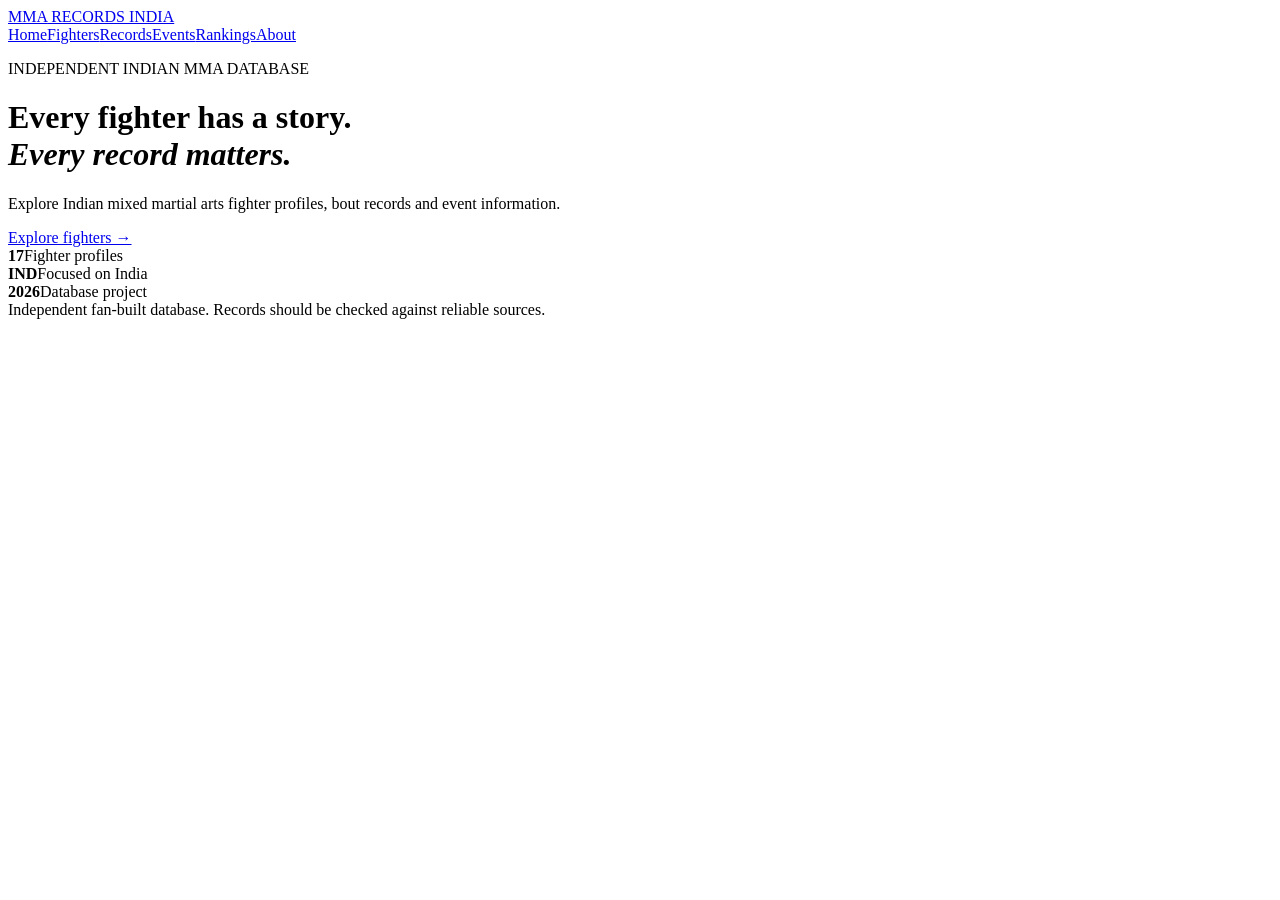
==== index.html @ 7bb346a0 "Add files via upload" ====
<!doctype html><html lang="en"><head><meta charset="utf-8"><meta name="viewport" content="width=device-width,initial-scale=1"><title>Indian MMA Record Database</title><link rel="stylesheet" href="assets/style.css"></head><body><header><a class="brand" href="index.html">MMA<span> RECORDS INDIA</span></a><nav><a href="index.html">Home</a><a href="fighters.html">Fighters</a><a href="records.html">Records</a><a href="events.html">Events</a><a href="rankings.html">Rankings</a><a href="about.html">About</a></nav></header><main class="hero"><p class="eyebrow">INDEPENDENT INDIAN MMA DATABASE</p><h1>Every fighter has a story.<br><em>Every record matters.</em></h1><p>Explore Indian mixed martial arts fighter profiles, bout records and event information.</p><a class="cta" href="fighters.html">Explore fighters →</a><section class="stats"><div><strong id="fighter-count">17</strong><span>Fighter profiles</span></div><div><strong>IND</strong><span>Focused on India</span></div><div><strong>2026</strong><span>Database project</span></div></section></main><footer>Independent fan-built database. Records should be checked against reliable sources.</footer></body></html>
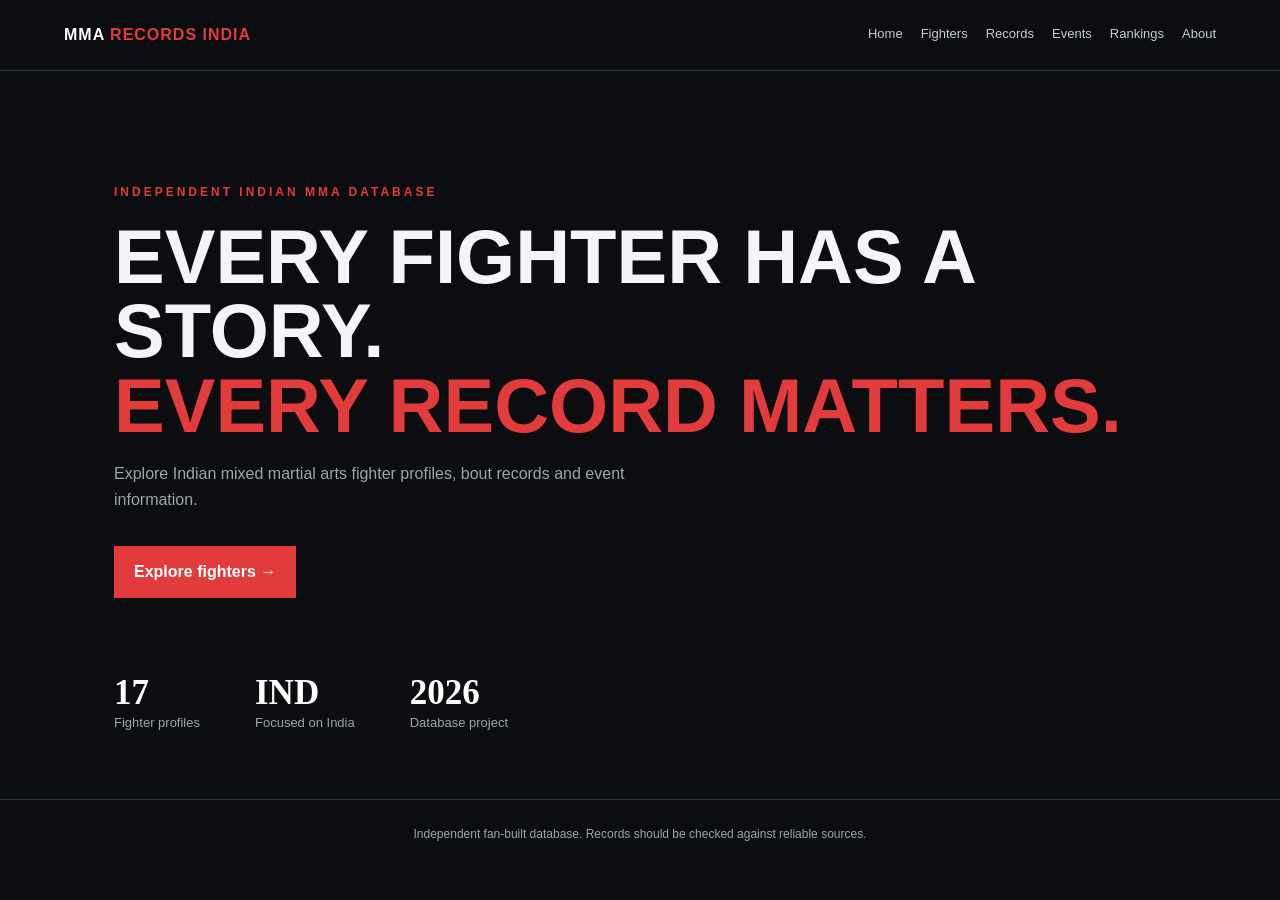
==== commit c1a17da6: "Update index.html" ====
--- a/index.html
+++ b/index.html
@@ -1 +1,12 @@
-<!doctype html><html lang="en"><head><meta charset="utf-8"><meta name="viewport" content="width=device-width,initial-scale=1"><title>Indian MMA Record Database</title><link rel="stylesheet" href="assets/style.css"></head><body><header><a class="brand" href="index.html">MMA<span> RECORDS INDIA</span></a><nav><a href="index.html">Home</a><a href="fighters.html">Fighters</a><a href="records.html">Records</a><a href="events.html">Events</a><a href="rankings.html">Rankings</a><a href="about.html">About</a></nav></header><main class="hero"><p class="eyebrow">INDEPENDENT INDIAN MMA DATABASE</p><h1>Every fighter has a story.<br><em>Every record matters.</em></h1><p>Explore Indian mixed martial arts fighter profiles, bout records and event information.</p><a class="cta" href="fighters.html">Explore fighters →</a><section class="stats"><div><strong id="fighter-count">17</strong><span>Fighter profiles</span></div><div><strong>IND</strong><span>Focused on India</span></div><div><strong>2026</strong><span>Database project</span></div></section></main><footer>Independent fan-built database. Records should be checked against reliable sources.</footer></body></html>+<!doctype html><html lang="en"><head><meta charset="utf-8"><meta name="viewport" content="width=device-width,initial-scale=1"><title>MMA Records India | Indian MMA Fighter Database</title>
+<meta property="og:site_name" content="MMA Records India">
+
+<script type="application/ld+json">
+{
+  "@context": "https://schema.org",
+  "@type": "WebSite",
+  "name": "MMA Records India",
+  "alternateName": "MMA Records IND",
+  "url": "https://fight-records-india.github.io/Fighter-Records-IND/"
+}
+</script><link rel="stylesheet" href="assets/style.css"></head><body><header><a class="brand" href="index.html">MMA<span> RECORDS INDIA</span></a><nav><a href="index.html">Home</a><a href="fighters.html">Fighters</a><a href="records.html">Records</a><a href="events.html">Events</a><a href="rankings.html">Rankings</a><a href="about.html">About</a></nav></header><main class="hero"><p class="eyebrow">INDEPENDENT INDIAN MMA DATABASE</p><h1>Every fighter has a story.<br><em>Every record matters.</em></h1><p>Explore Indian mixed martial arts fighter profiles, bout records and event information.</p><a class="cta" href="fighters.html">Explore fighters →</a><section class="stats"><div><strong id="fighter-count">17</strong><span>Fighter profiles</span></div><div><strong>IND</strong><span>Focused on India</span></div><div><strong>2026</strong><span>Database project</span></div></section></main><footer>Independent fan-built database. Records should be checked against reliable sources.</footer></body></html>
--- a/assets/style.css
+++ b/assets/style.css
@@ -0,0 +1 @@
+@import url('https://fonts.googleapis.com/css2?family=Barlow+Condensed:wght@500;600;700;800&family=Inter:wght@400;500;600;700&display=swap');:root{--bg:#0b0d10;--panel:#15191f;--line:#2b313a;--red:#e23b3b;--muted:#9ca5b1}*{box-sizing:border-box}body{margin:0;background:var(--bg);color:#f4f5f7;font-family:Inter,Arial,sans-serif;line-height:1.6}header{display:flex;justify-content:space-between;align-items:center;gap:20px;padding:22px max(5vw,20px);border-bottom:1px solid var(--line);flex-wrap:wrap}.brand{font-weight:800;letter-spacing:1px;color:white;text-decoration:none}.brand span{color:var(--red)}nav{display:flex;gap:18px;flex-wrap:wrap}nav a{color:#c7cbd1;text-decoration:none;font-size:13px}nav a:hover,a{color:var(--red)}main{max-width:1100px;margin:0 auto;padding:65px 24px;min-height:65vh}.hero{padding-top:100px}.eyebrow{color:var(--red);font-size:12px;font-weight:700;letter-spacing:3px}h1{font:800 clamp(42px,8vw,76px)/.98 'Barlow Condensed',Impact,sans-serif;text-transform:uppercase;margin:18px 0}h1 em{color:var(--red);font-style:normal}.hero>p:not(.eyebrow){color:var(--muted);max-width:560px}.cta{display:inline-block;background:var(--red);color:white;padding:13px 20px;text-decoration:none;font-weight:700;margin-top:18px}.stats{display:flex;gap:55px;margin-top:75px;flex-wrap:wrap}.stats div{display:grid}.stats strong{font:700 35px 'Barlow Condensed';color:white}.stats span,.muted{color:var(--muted);font-size:13px}.search{width:100%;padding:15px;background:var(--panel);border:1px solid var(--line);color:white;margin:20px 0}.fighter-grid{display:grid;grid-template-columns:repeat(auto-fit,minmax(220px,1fr));gap:14px}.fighter-card,.event-card{display:block;background:var(--panel);border:1px solid var(--line);padding:20px;color:white;text-decoration:none}.fighter-card:hover{border-color:var(--red)}.fighter-card h2{font:700 25px 'Barlow Condensed';margin:0}.fighter-card p{color:var(--muted);font-size:13px;margin:7px 0}.record{color:var(--red);font-weight:700}footer{border-top:1px solid var(--line);padding:25px;text-align:center;color:var(--muted);font-size:12px}
